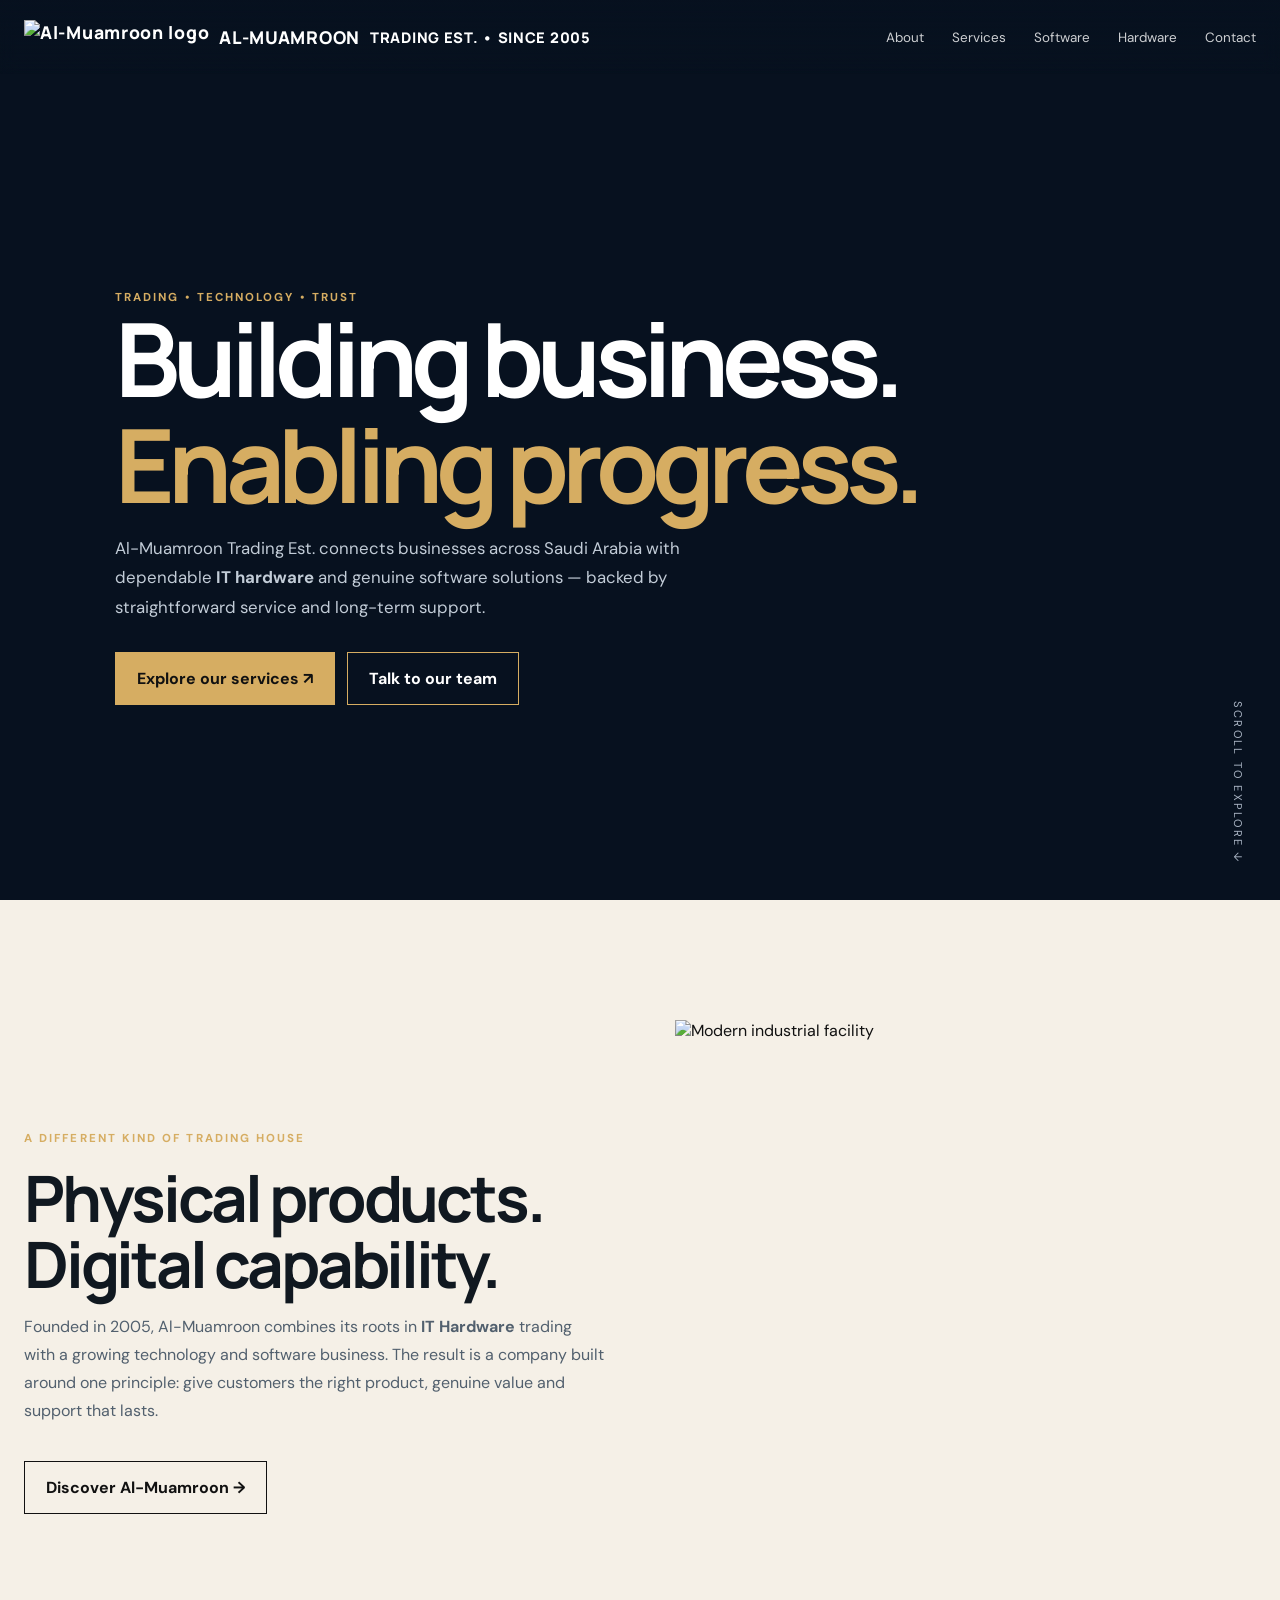
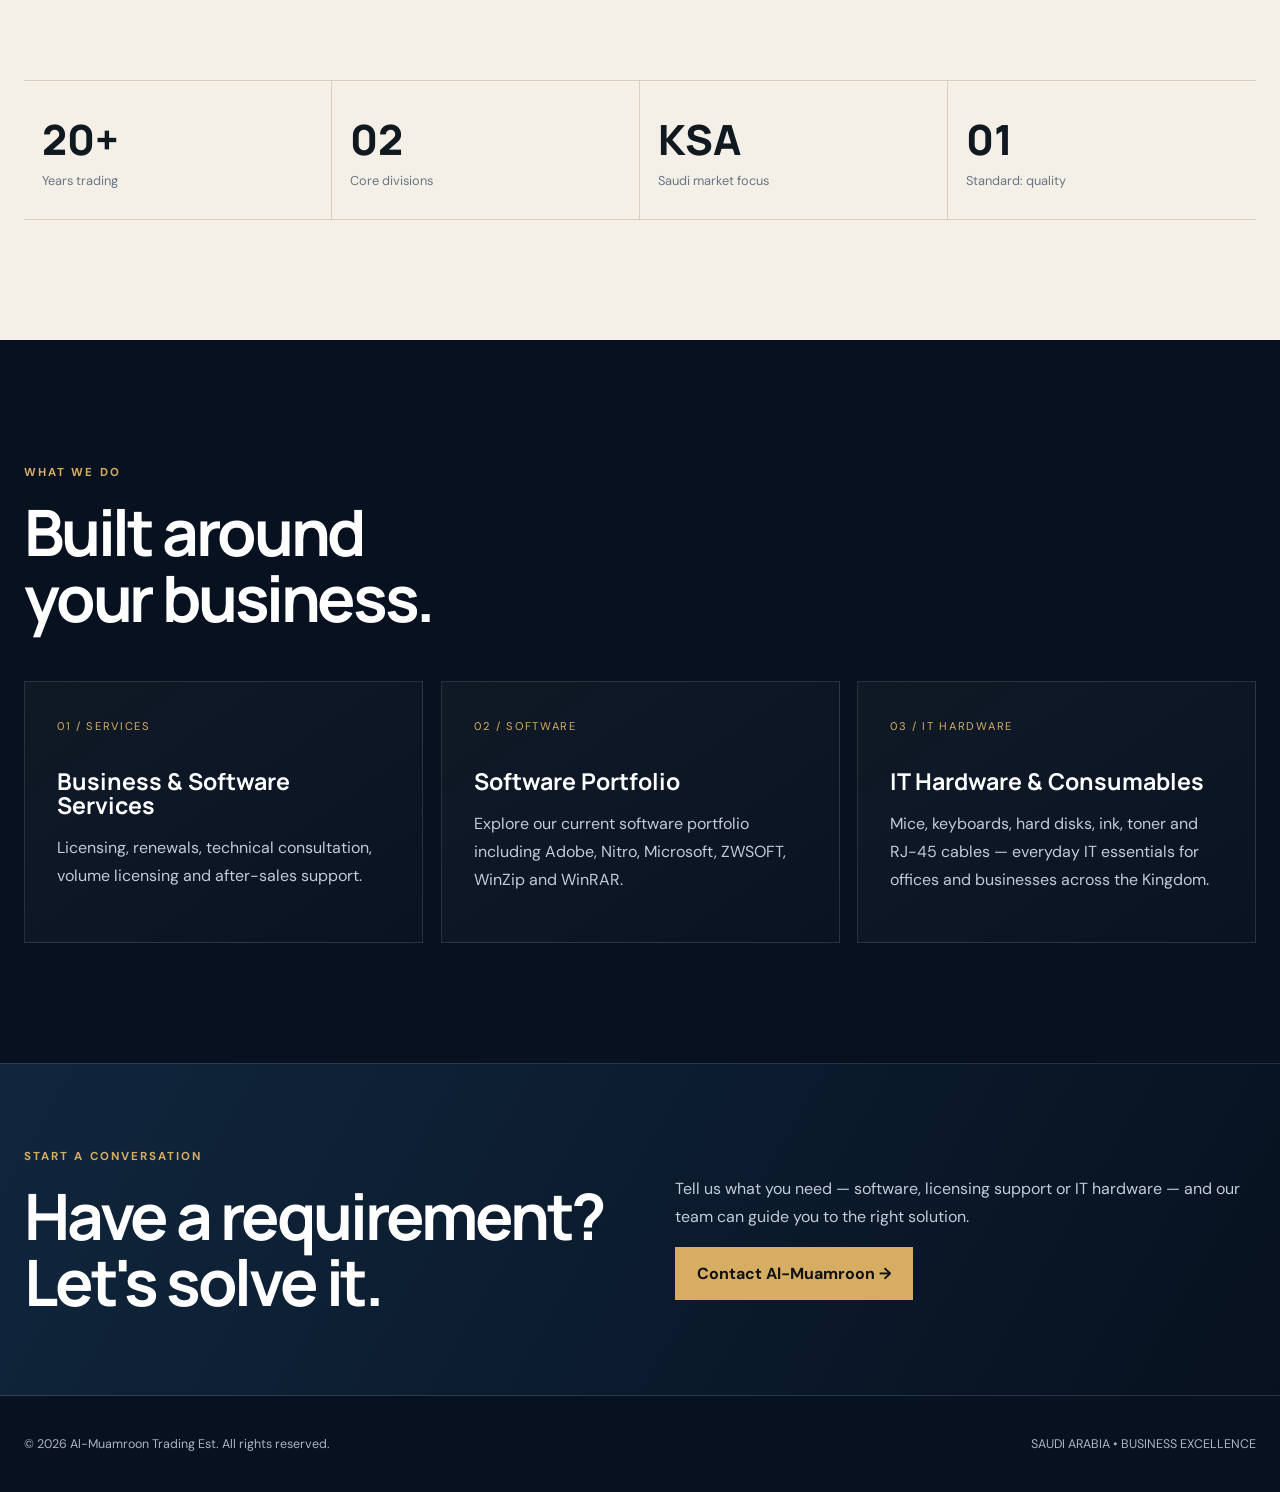
==== index.html @ f526674a "Add files via upload" ====
<!doctype html><html lang="en"><head><meta charset="utf-8"><meta name="viewport" content="width=device-width,initial-scale=1"><title>Home — Al-Muamroon</title><link rel="stylesheet" href="style.css"></head><body>
    <header class="nav"><div class="container navrow">
      <a class="logo" href="index.html">
  <img src="assets/logo.png" alt="Al-Muamroon logo" class="logo-img">
  AL-MUAMROON<small>TRADING EST. • SINCE 2005</small>
</a>
      <nav class="links">
        <a href="about.html">About</a><a href="services.html">Services</a><a href="software.html">Software</a>
        <a href="materials.html">Hardware</a><a href="contact.html">Contact</a>
      </nav><button class="menu">MENU</button>
    </div></header>
<div class="intro"><div class="intro-inner">
<img class="intro-mark" src="assets/logo.png" alt="Al-Muamroon Logo">
  <div class="intro-logo">AL-MUAMROON</div>
  <div class="intro-line"></div>
  <small>TRADING ESTABLISHMENT • EST. 2005</small>
</div></div>

    <main class="hero">
<video class="hero-video" autoplay muted loop playsinline preload="auto" poster="https://images.unsplash.com/photo-1503387762-592deb58ef4e?auto=format&fit=crop&w=2200&q=85">
  <source src="assets/hero.mp4" type="video/mp4">
</video>
<div class="container hero-content">
<span class="eyebrow">Trading • Technology • Trust</span>
<h1>Building business.<br><span>Enabling progress.</span></h1>
<p class="hero-copy">Al-Muamroon Trading Est. connects businesses across Saudi Arabia with dependable <b>IT hardware</b> and genuine software solutions — backed by straightforward service and long-term support.</p>
<div class="actions"><a class="btn gold" href="services.html">Explore our services ↗</a><a class="btn" href="contact.html">Talk to our team</a></div>
</div><div class="scroll">SCROLL TO EXPLORE ↓</div></main>
<section class="section light"><div class="container">
<div class="grid2"><div><span class="eyebrow">A different kind of trading house</span><h2 style="margin-top:18px">Physical products.<br>Digital capability.</h2><p>Founded in 2005, Al-Muamroon combines its roots in <b>IT Hardware</b> trading with a growing technology and software business. The result is a company built around one principle: give customers the right product, genuine value and support that lasts.</p><a class="btn" style="color:#111;border-color:#111;margin-top:20px" href="about.html">Discover Al-Muamroon →</a></div><div class="photo"><img src="https://images.unsplash.com/photo-1565793298595-6a879b1d9492?auto=format&fit=crop&w=1200&q=85" alt="Modern industrial facility"></div></div>
<div class="stats"><div class="stat"><b>20+</b><span>Years trading</span></div><div class="stat"><b>02</b><span>Core divisions</span></div><div class="stat"><b>KSA</b><span>Saudi market focus</span></div><div class="stat"><b>01</b><span>Standard: quality</span></div></div>
</div></section>
<section class="section"><div class="container"><span class="eyebrow">What we do</span><h2 style="margin:18px 0 50px">Built around<br>your business.</h2>
<div class="grid3">
<a class="card" href="services.html"><span class="num">01 / SERVICES</span><h3>Business & Software Services</h3><p>Licensing, renewals, technical consultation, volume licensing and after-sales support.</p></a>
<a class="card" href="software.html"><span class="num">02 / SOFTWARE</span><h3>Software Portfolio</h3><p>Explore our current software portfolio including Adobe, Nitro, Microsoft, ZWSOFT, WinZip and WinRAR.</p></a>
<a class="card" href="materials.html"><span class="num">03 / IT HARDWARE</span><h3>IT Hardware & Consumables</h3><p>Mice, keyboards, hard disks, ink, toner and RJ-45 cables — everyday IT essentials for offices and businesses across the Kingdom.</p></a>
</div></div></section>
<section class="cta"><div class="container grid2"><div><span class="eyebrow">Start a conversation</span><h2 style="margin-top:18px">Have a requirement?<br>Let's solve it.</h2></div><div><p>Tell us what you need — software, licensing support or IT hardware — and our team can guide you to the right solution.</p><a class="btn gold" href="contact.html">Contact Al-Muamroon →</a></div></div></section>
<footer><div class="container foot"><span>© 2026 Al-Muamroon Trading Est. All rights reserved.</span><span>SAUDI ARABIA • BUSINESS EXCELLENCE</span></div></footer><script src="script.js"></script></body></html>
---- style.css ----
@import url('https://fonts.googleapis.com/css2?family=DM+Sans:wght@400;500;600;700&family=Manrope:wght@400;500;600;700;800&display=swap');

:root{
  --navy:#07111f; --navy2:#0d1d30; --gold:#d6ad62; --gold2:#f0d39a;
  --cream:#f5f0e7; --white:#fff; --muted:#aab5c4; --line:rgba(255,255,255,.12);
  --max:1240px; --ease:cubic-bezier(.2,.75,.2,1);
}
*{box-sizing:border-box} html{scroll-behavior:smooth}
body{margin:0;background:var(--navy);color:var(--white);font-family:"DM Sans",sans-serif}
a{color:inherit;text-decoration:none}.container{width:min(var(--max),calc(100% - 48px));margin:auto}
h1,h2,h3{font-family:Manrope,sans-serif;line-height:1.03;margin:0}
h1{font-size:clamp(3.2rem,8vw,7.8rem);letter-spacing:-.065em}
h2{font-size:clamp(2.3rem,5vw,5rem);letter-spacing:-.05em}
p{line-height:1.75;color:#c2ccd7}.eyebrow{font-size:.72rem;letter-spacing:.18em;text-transform:uppercase;color:var(--gold);font-weight:700}
.btn{display:inline-flex;align-items:center;gap:10px;padding:15px 21px;border:1px solid var(--gold);font-weight:700;transition:.3s var(--ease)}
.btn.gold{background:var(--gold);color:#111;border-color:var(--gold)}.btn:hover{transform:translateY(-3px);box-shadow:0 14px 35px rgba(0,0,0,.25)}
.nav{position:fixed;z-index:50;top:0;left:0;right:0;padding:20px 0;background:linear-gradient(180deg,rgba(7,17,31,.96),rgba(7,17,31,.55),transparent);backdrop-filter:blur(8px)}
.navrow{display:flex;align-items:center;justify-content:space-between;gap:25px}
.logo{font-family:Manrope;font-weight:800;letter-spacing:.04em;font-size:1.1rem;display:flex;align-items:center;gap:10px}
.logo-img{height:34px;width:auto}
.links{display:flex;gap:28px;font-size:.84rem}.links a{opacity:.8}.links a:hover{opacity:1;color:var(--gold)}
.menu{display:none;background:none;border:1px solid var(--line);color:#fff;padding:9px 12px}
.hero{min-height:100vh;position:relative;display:grid;align-items:end;overflow:hidden}
.hero:before{content:"";position:absolute;inset:0;background:linear-gradient(90deg,rgba(7,17,31,.85) 0%,rgba(7,17,31,.45) 52%,rgba(7,17,31,.15));z-index:1;pointer-events:none}

.hero-video{position:absolute;inset:0;width:100%;height:100%;object-fit:cover;z-index:0}

.hero-content{position:relative;z-index:2}
.hero:after{content:"";position:absolute;inset:auto 0 0;height:35%;background:linear-gradient(transparent,var(--navy))}
.hero-content{position:relative;z-index:2;padding:180px 0 90px;max-width:1050px}
.hero h1 span{color:var(--gold)}.hero-copy{max-width:650px;font-size:1.05rem}
.actions{display:flex;gap:12px;flex-wrap:wrap;margin-top:30px}
.scroll{position:absolute;z-index:3;right:35px;bottom:35px;writing-mode:vertical-rl;color:var(--muted);font-size:.7rem;letter-spacing:.2em}
.reveal{animation:up .9s var(--ease) both}.d2{animation-delay:.12s}.d3{animation-delay:.24s}
@keyframes up{from{opacity:0;transform:translateY(35px)}to{opacity:1;transform:none}}
.section{padding:120px 0}.light{background:var(--cream);color:#111}.light p{color:#52606e}.light h2{color:#101820}
.grid2{display:grid;grid-template-columns:1fr 1fr;gap:70px;align-items:center}
.grid3{display:grid;grid-template-columns:repeat(3,1fr);gap:18px}
.card{border:1px solid rgba(255,255,255,.12);padding:32px;min-height:250px;background:linear-gradient(145deg,rgba(255,255,255,.04),rgba(255,255,255,.01));transition:.35s var(--ease)}
.card:hover{transform:translateY(-8px);border-color:rgba(214,173,98,.55)}
.card .num{font-size:.7rem;color:var(--gold);letter-spacing:.15em}.card h3{font-size:1.45rem;margin:35px 0 12px}
.photo{height:600px;overflow:hidden}.photo img{width:100%;height:100%;object-fit:cover;transition:transform 1s var(--ease)}.photo:hover img{transform:scale(1.04)}
.stats{display:grid;grid-template-columns:repeat(4,1fr);border-top:1px solid #d9cfbe;border-bottom:1px solid #d9cfbe;margin-top:60px}
.stat{padding:30px 18px;border-right:1px solid #d9cfbe}.stat:last-child{border:0}.stat b{font:800 2.6rem Manrope;color:#101820}.stat span{display:block;margin-top:5px;color:#687582;font-size:.8rem}
.service{padding:26px 0;border-bottom:1px solid var(--line);display:grid;grid-template-columns:90px 1fr 1.2fr;gap:25px;align-items:start}.service:first-child{border-top:1px solid var(--line)}.service code{color:var(--gold)}.service h3{font-size:1.25rem}
.portfolio{display:grid;grid-template-columns:repeat(5,1fr);gap:12px;margin-top:45px}.brand{padding:25px 15px;border:1px solid rgba(0,0,0,.13);background:#fff;text-align:center;color:#111;font:700 1rem Manrope;min-height:90px;display:grid;place-items:center}
.cta{background:linear-gradient(120deg,#10263d,#07111f);padding:80px 0;border-top:1px solid var(--line);border-bottom:1px solid var(--line)}
footer{padding:40px 0;color:var(--muted);font-size:.78rem}.foot{display:flex;justify-content:space-between;gap:20px;flex-wrap:wrap}
.pagehero{padding:180px 0 90px;background:radial-gradient(circle at 80% 20%,#183552 0,#07111f 45%);border-bottom:1px solid var(--line)}
.contact{display:grid;grid-template-columns:.9fr 1.1fr;gap:60px}.form{display:grid;gap:16px}.form input,.form textarea{width:100%;padding:15px;background:#fff;border:1px solid #d7dce1;font:inherit}.form textarea{min-height:160px}
.intro{position:fixed;inset:0;background:#050c15;z-index:100;display:grid;place-items:center;animation:introOut 1s 2.4s forwards}.intro-inner{text-align:center}.intro-logo{font:800 clamp(3rem,10vw,9rem) Manrope;letter-spacing:-.08em}.intro-line{width:0;height:1px;background:var(--gold);margin:20px auto;animation:line 1.2s .4s forwards}.intro small{color:var(--gold);letter-spacing:.3em;font-size:.65rem}@keyframes line{to{width:180px}}@keyframes introOut{to{opacity:0;visibility:hidden;pointer-events:none}}
@media(max-width:900px){.links{display:none}.menu{display:block}.grid2,.contact{grid-template-columns:1fr}.grid3{grid-template-columns:1fr 1fr}.photo{height:430px}.stats{grid-template-columns:1fr 1fr}.portfolio{grid-template-columns:repeat(2,1fr)}.service{grid-template-columns:70px 1fr}}
@media(max-width:600px){.container{width:min(100% - 32px,var(--max))}.section{padding:80px 0}.grid3{grid-template-columns:1fr}.hero-content{padding-top:160px}.scroll{display:none}.stats{grid-template-columns:1fr 1fr}.stat:nth-child(2){border-right:0}.stat:nth-child(-n+2){border-bottom:1px solid #d9cfbe}}
/* ============================================================
   IT Materials Grid (materials.html)
   ============================================================ */
.it-materials-grid {
  display: grid;
  grid-template-columns: repeat(auto-fit, minmax(260px, 1fr));
  gap: 24px;
  margin-top: 48px;
}

.it-card {
  position: relative;
  display: block;
  height: 340px;
  border-radius: 14px;
  overflow: hidden;
  text-decoration: none;
  color: #fff;
  box-shadow: 0 6px 20px rgba(0,0,0,0.15);
  transition: transform 0.4s ease, box-shadow 0.4s ease;
}

.it-card:hover {
  transform: translateY(-6px);
  box-shadow: 0 18px 40px rgba(0,0,0,0.35);
}

.it-card-bg {
  position: absolute;
  inset: 0;
  background-size: cover;
  background-position: center;
  transition: transform 0.7s ease;
}

.it-card:hover .it-card-bg {
  transform: scale(1.08);
}

.it-card-overlay {
  position: absolute;
  inset: 0;
  background: linear-gradient(to top, rgba(0,0,0,0.85) 0%, rgba(0,0,0,0.35) 55%, rgba(0,0,0,0.05) 100%);
  z-index: 1;
}

.it-card-content {
  position: relative;
  z-index: 2;
  height: 100%;
  display: flex;
  flex-direction: column;
  justify-content: flex-end;
  padding: 24px;
}

.it-card-num {
  font-size: 12px;
  letter-spacing: 2px;
  color: #d4b483;
  font-weight: 600;
  margin-bottom: 8px;
}

.it-card-content h3 {
  margin: 0 0 6px;
  font-size: 1.5rem;
  font-weight: 700;
  color: #fff;
}

.it-card-content p {
  margin: 0;
  font-size: 0.9rem;
  line-height: 1.5;
  color: rgba(255,255,255,0.85);
}

@media (max-width: 640px) {
  .it-card { height: 280px; }
  .it-card-content h3 { font-size: 1.25rem; }
}
/* Deepseek code od iv */
body.about-page {
    background: linear-gradient(135deg, #0a192f 0%, #112240 100%);
    position: relative;
}
/* Optional: Add a subtle circuit board pattern overlay */
body.about-page::before {
    content: '';
    position: fixed;
    top: 0; left: 0; right: 0; bottom: 0;
    background-image: url('https://images.unsplash.com/photo-1518770660439-4636190af475?w=1600&q=80');
    background-size: cover;
    opacity: 0.05;
    pointer-events: none;
    z-index: -1;
}
/*Deep seek for software icon*/
/* ============================================================
   Software Portfolio (software.html)
   ============================================================ */
.software-section {
  padding: 80px 0 100px;
}

.software-section h1 {
  text-align: center;
  margin-bottom: 3rem;
  font-size: 2.5rem;
}

.software-grid {
  display: grid;
  grid-template-columns: repeat(auto-fit, minmax(280px, 1fr));
  gap: 2rem;
  padding: 0 2rem;
  max-width: 1200px;
  margin: 0 auto;
}

.software-card {
  background: rgba(255, 255, 255, 0.06);
  border: 1px solid rgba(214, 173, 98, 0.25);
  border-radius: 16px;
  padding: 2rem;
  text-align: center;
  transition: transform 0.3s ease, box-shadow 0.3s ease, background 0.3s ease;
  backdrop-filter: blur(10px);
}

.software-card:hover {
  transform: translateY(-8px);
  box-shadow: 0 15px 35px rgba(0,0,0,0.3);
  background: rgba(255, 255, 255, 0.1);
  border-color: rgba(255, 255, 255, 0.3);
}

.software-logo {
  background: #fff;
  border-radius: 12px;
  padding: 1rem;
  display: inline-block;
  margin-bottom: 1rem;
  min-width: 100px;
}

.software-logo img {
  height: 50px;
  width: auto;
  display: block;
  margin: 0 auto;
  object-fit: contain;
}

.software-card h3 {
  font-size: 1.5rem;
  margin: 0.5rem 0 0.75rem;
  color: #fff;
}

.software-card p {
  color: #ccc;
  line-height: 1.6;
  font-size: 0.95rem;
  margin: 0;
}

@media (max-width: 640px) {
  .software-section h1 { font-size: 1.9rem; }
  .software-grid { padding: 0 1rem; gap: 1.5rem; }
  .software-card { padding: 1.5rem; }
}

/* ============================================================
   Services — Mobile layout fix
   ============================================================ */
@media (max-width: 900px) {
  .service {
    display: block;
    padding: 28px 0;
    border-bottom: 1px solid var(--line);
  }
  .service code {
    display: block;
    color: var(--gold);
    font-size: 0.75rem;
    letter-spacing: 0.15em;
    margin-bottom: 6px;
  }
  .service h3 {
    display: block;
    font-size: 1.4rem;
    margin: 0 0 12px 0;
    line-height: 1.2;
  }
  .service p {
    display: block;
    margin: 0;
    line-height: 1.75;
    font-size: 0.98rem;
    max-width: 100%;
    word-break: normal;
    overflow-wrap: normal;
    hyphens: none;
  }
}

/* ============================================================
   Intro logo (inline SVG)
   ============================================================ */
.intro-inner {
  display: flex;
  flex-direction: column;
  align-items: center;
  gap: 22px;
}

.intro-mark {
  width: 260px;
  height: 260px;
  object-fit: contain;
}

@media (max-width: 640px) {
  .intro-mark { width: 180px; height: 180px; }
}

@keyframes introMarkIn {
  from { opacity: 0; transform: scale(0.85); }
  to   { opacity: 1; transform: scale(1); }
}

/* ============================================================
   Scroll reveal animation
   ============================================================ */
.reveal-init {
  opacity: 0;
  transform: translateY(28px);
  transition: opacity 0.9s cubic-bezier(.2,.75,.2,1),
              transform 0.9s cubic-bezier(.2,.75,.2,1);
  will-change: opacity, transform;
}

.reveal-in {
  opacity: 1;
  transform: translateY(0);
}

/* Accessibility — respect users who prefer reduced motion */
@media (prefers-reduced-motion: reduce) {
  .reveal-init {
    opacity: 1;
    transform: none;
    transition: none;
  }
}

/* Prevent horizontal scroll from stagger during page load */
body { overflow-x: hidden; }

/* ============================================================
   Hero video background
   ============================================================ */
.hero { position: relative; overflow: hidden; }
.hero > .hero-content { position: relative; z-index: 3; }

.hero-video {
  position: absolute;
  inset: 0;
  width: 100%;
  height: 100%;
  object-fit: cover;
  z-index: 0;
  opacity: 0.55;
}

/* Dark gradient overlay for text readability */
.hero:before {
  z-index: 1;
  pointer-events: none;
}
/* ADD mobile hero background image */
@media (max-width: 768px) {
  .hero-video {
    display: block !important;
    position: absolute !important;
    inset: 0 !important;
    width: 100% !important;
    height: 100% !important;
    object-fit: cover !important;
    z-index: 1 !important;
    opacity: 1 !important;
  }
  .hero {
    background: none !important;
    position: relative !important;
    overflow: hidden !important;
  }
  .hero:before {
    background: linear-gradient(180deg, rgba(7,17,31,.55) 0%, rgba(7,17,31,.85) 100%) !important;
    z-index: 2 !important;
    pointer-events: none !important;
  }
  .hero > .hero-content {
    position: relative !important;
    z-index: 4 !important;
  }
}

/* ============================================================
   Software logos — individual sizes per card
   Order: 1.Adobe 2.ZWSOFT 3.Acronis 4.CrowdStrike
          5.Nitro 6.Microsoft 7.WinZip 8.WinRAR 9.ManyMore
   ============================================================ */

/* Base — the white box behind every logo */
.software-card .software-logo {
  min-width: 150px !important;
  min-height: 100px !important;
  display: inline-flex !important;
  align-items: center !important;
  justify-content: center !important;
  padding: 1.2rem 1.5rem !important;
}

/* Base — the image inside every logo box */
.software-card .software-logo img {
  height: auto !important;
  object-fit: contain !important;
  display: block !important;
  margin: 0 auto !important;
}

/* ---------- Per-logo image sizes (change width to resize) ---------- */

/* 1. Adobe */
.software-card:nth-child(1) .software-logo img {
  width: 100px !important;
  max-width: 100px !important;
  max-height: 70px !important;
}

/* 2. ZWSOFT — text badge */
.software-card:nth-child(2) .software-logo {
  font-size: 1.5rem !important;
}

/* 3. Acronis — text badge */
/* 3. Acronis — image */
.software-card:nth-child(3) .software-logo img {
  width: 120px !important;
  max-width: 120px !important;
  max-height: 80px !important;
}

/* 4. CrowdStrike — image */
.software-card:nth-child(4) .software-logo img {
  width: 130px !important;
  max-width: 130px !important;
  max-height: 85px !important;
}

/* 5. Nitro — text badge */
.software-card:nth-child(5) .software-logo {
  font-size: 1.7rem !important;
}

/* 6. Microsoft — image */
.software-card:nth-child(6) .software-logo img {
  width: 90px !important;
  max-width: 90px !important;
  max-height: 65px !important;
}

/* 7. WinZip — image */
.software-card:nth-child(7) .software-logo img {
  width: 105px !important;
  max-width: 105px !important;
  max-height: 75px !important;
}

/* 8. WinRAR — image */
.software-card:nth-child(8) .software-logo img {
  width: 120px !important;
  max-width: 120px !important;
  max-height: 75px !important;
}

/* 9. Many More — text badge */
.software-card:nth-child(9) .software-logo {
  font-size: 1.2rem !important;
}
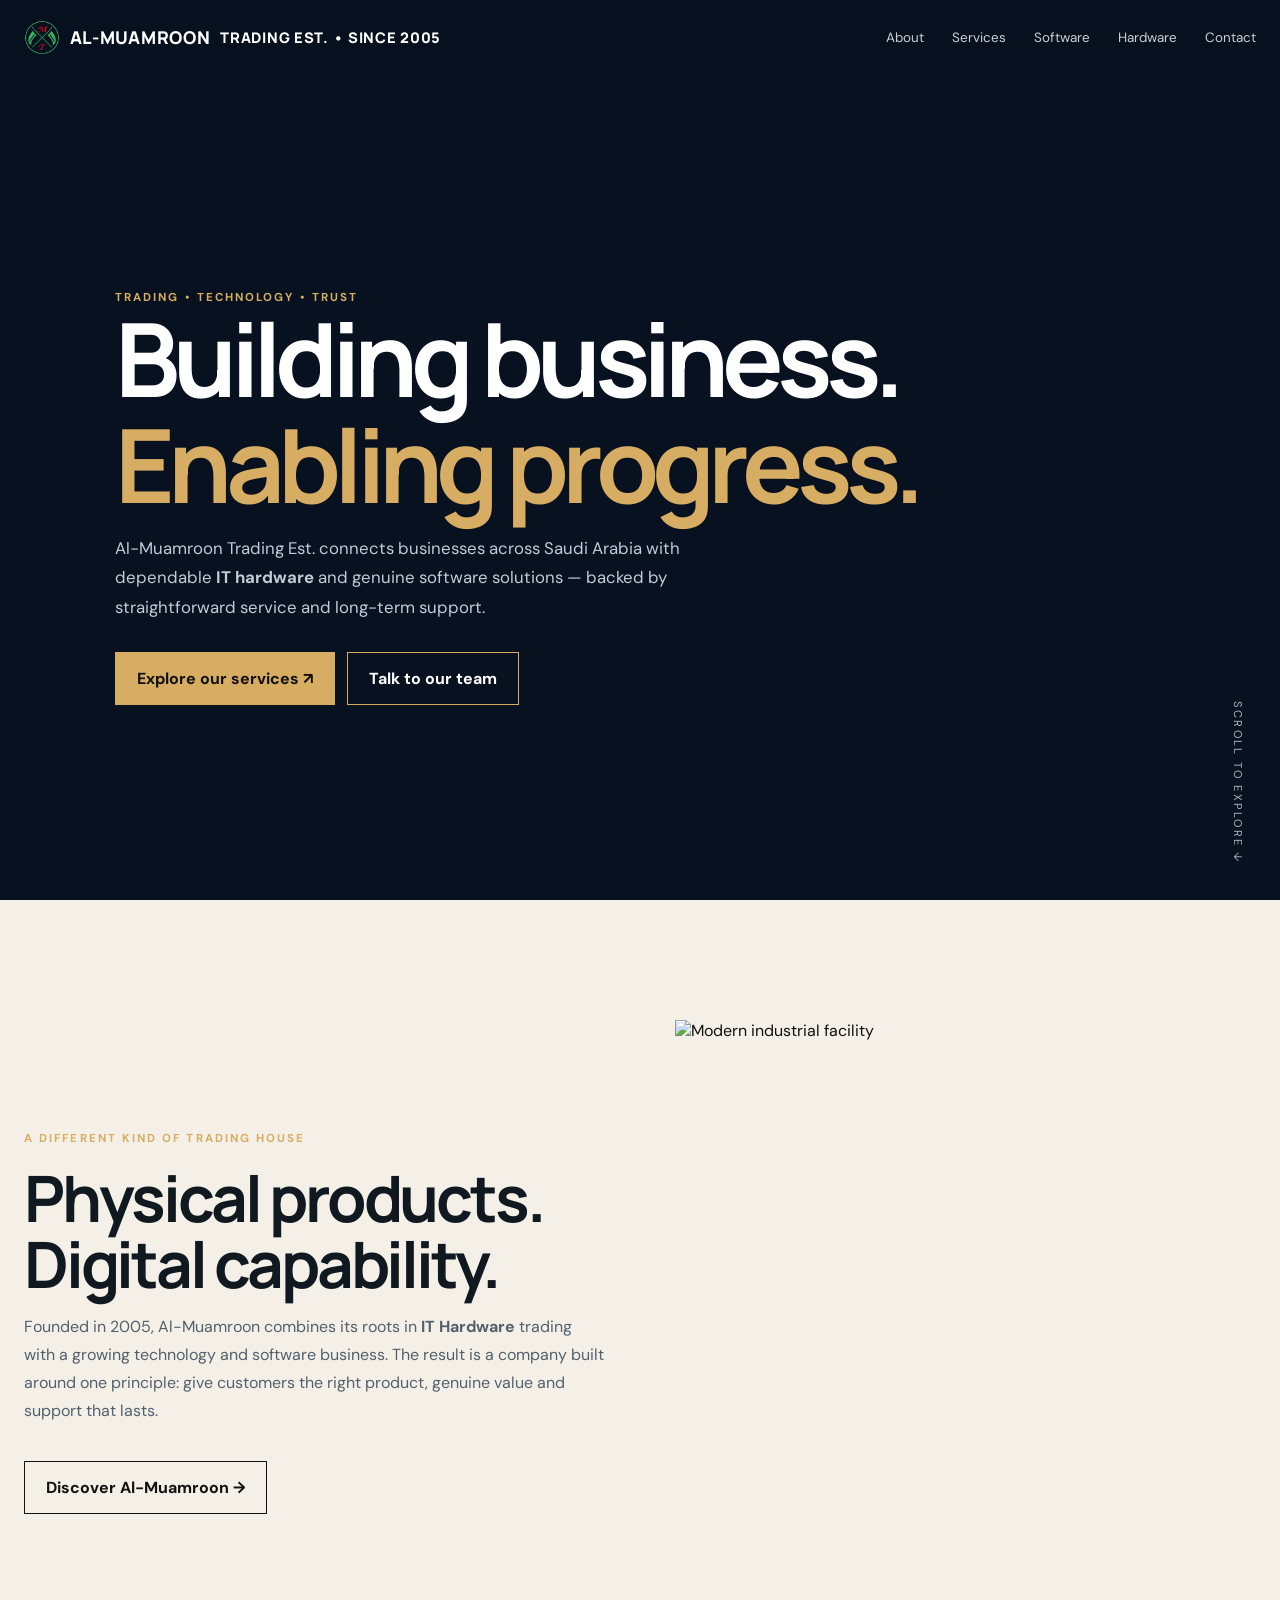
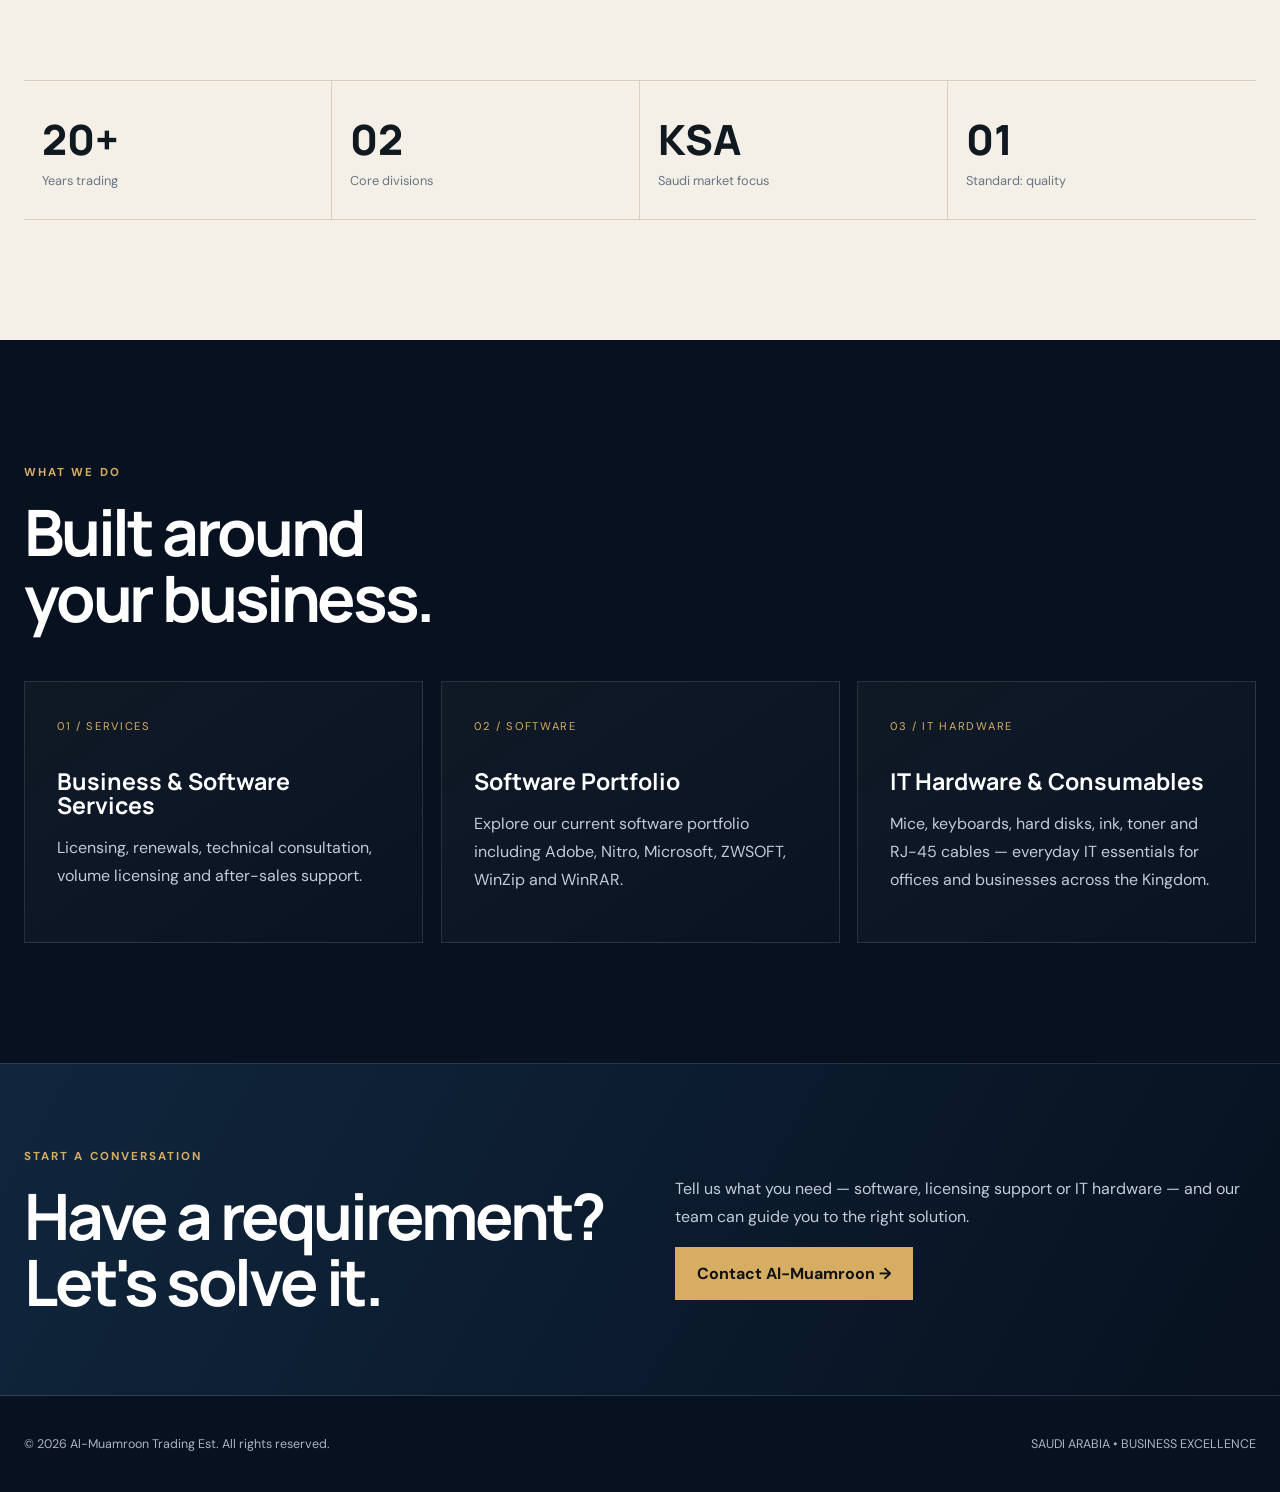
==== commit de4e5551: "Update index.html" ====
--- a/index.html
+++ b/index.html
@@ -1,4 +1,4 @@
-<!doctype html><html lang="en"><head><meta charset="utf-8"><meta name="viewport" content="width=device-width,initial-scale=1"><title>Home — Al-Muamroon</title><link rel="stylesheet" href="style.css"></head><body>
+<!doctype html><html lang="en"><head><meta charset="utf-8"><meta name="viewport" content="width=device-width,initial-scale=1"><title>IT Trading & Software Solutions KSA | Al-Muamroon Since 2005</title><link rel="stylesheet" href="style.css"></head><body>
     <header class="nav"><div class="container navrow">
       <a class="logo" href="index.html">
   <img src="assets/logo.png" alt="Al-Muamroon logo" class="logo-img">
